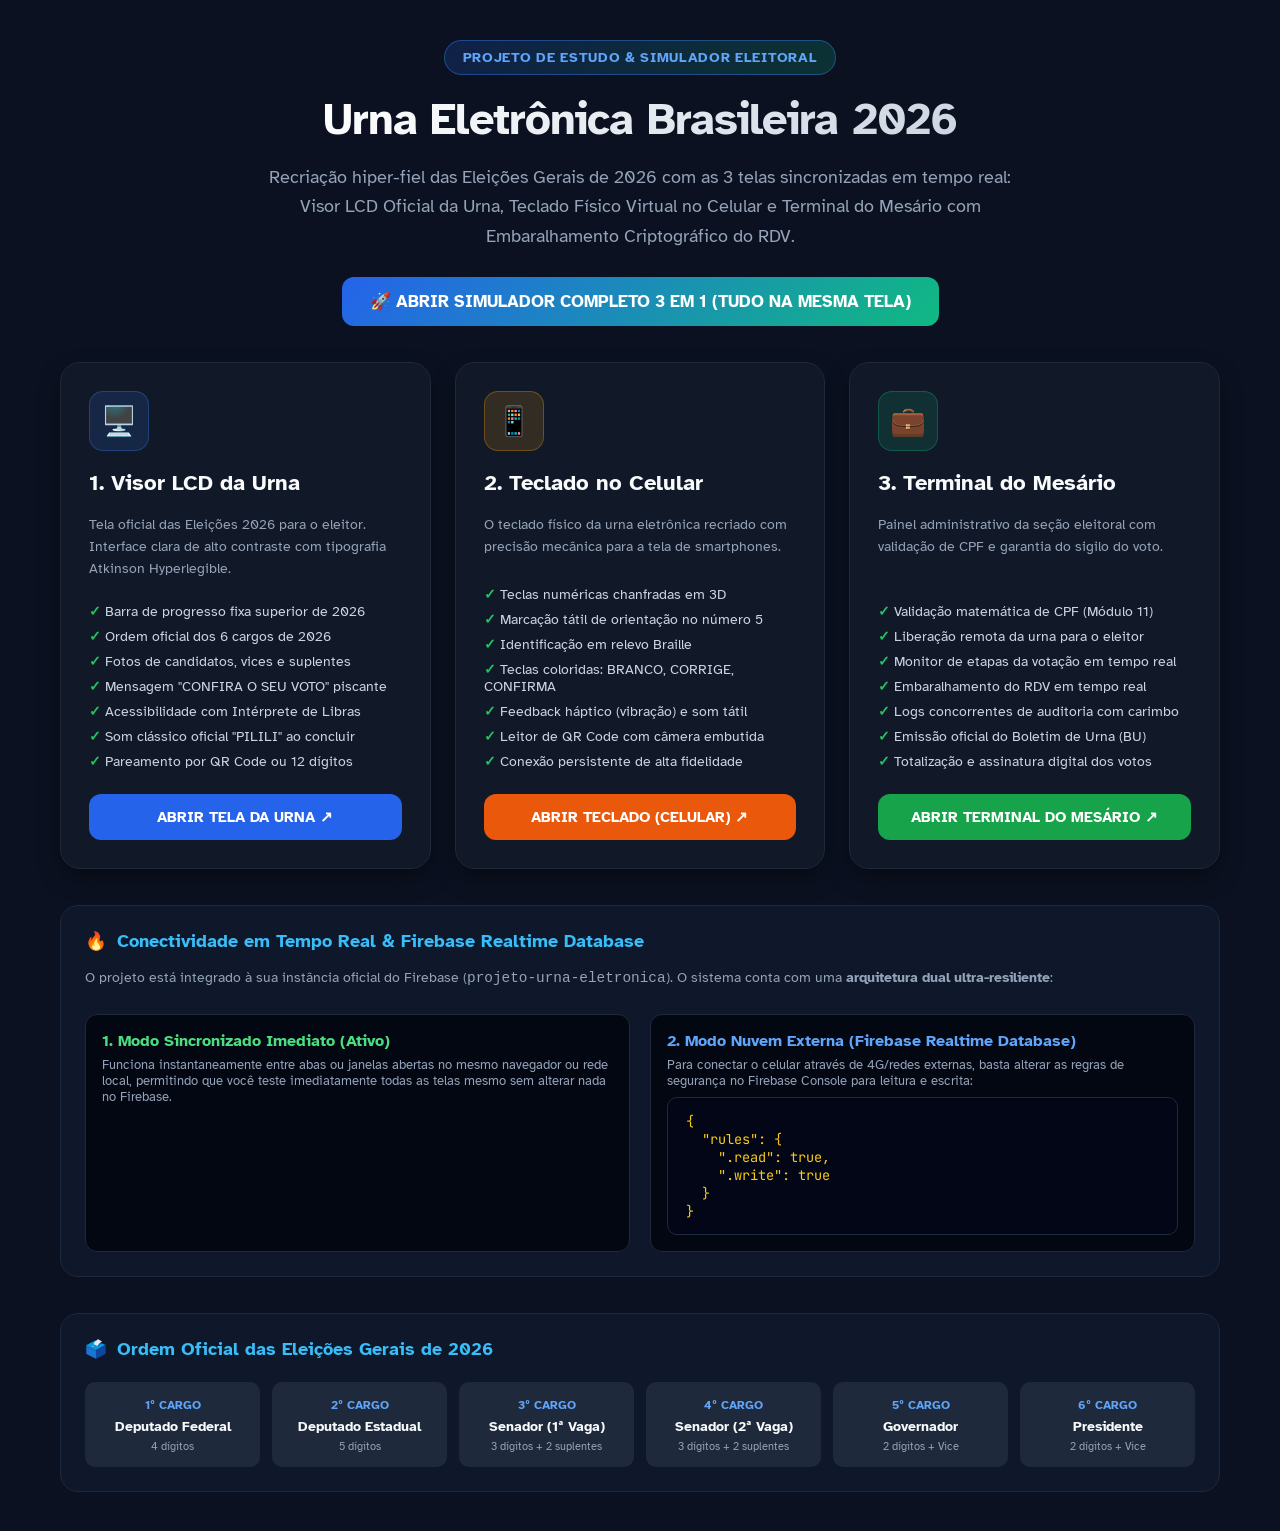
==== index.html @ 3652d018 "First Commit" ====
<!DOCTYPE html>
<html lang="pt-BR">
<head>
    <meta charset="UTF-8">
    <meta name="viewport" content="width=device-width, initial-scale=1.0">
    <title>Urna Eletrônica Brasileira 2026 — Simulador Oficial e Projeto de Estudo</title>
    <link rel="stylesheet" href="css/common.css">
    <style>
        .hub-container {
            max-width: 1200px;
            margin: 0 auto;
            padding: 40px 20px;
            display: flex;
            flex-direction: column;
            gap: 36px;
        }

        .hub-hero {
            text-align: center;
            display: flex;
            flex-direction: column;
            align-items: center;
            gap: 16px;
        }

        .hub-badge {
            background: linear-gradient(135deg, rgba(37, 99, 235, 0.2), rgba(16, 185, 129, 0.2));
            border: 1px solid rgba(59, 130, 246, 0.4);
            padding: 8px 18px;
            border-radius: 9999px;
            font-size: 0.85rem;
            font-weight: 700;
            color: #60a5fa;
            letter-spacing: 0.05em;
        }

        .hub-title {
            font-size: 2.8rem;
            font-weight: 900;
            background: linear-gradient(135deg, #ffffff 0%, #cbd5e1 100%);
            -webkit-background-clip: text;
            -webkit-text-fill-color: transparent;
            letter-spacing: -0.02em;
        }

        .hub-subtitle {
            font-size: 1.15rem;
            color: #94a3b8;
            max-width: 750px;
            line-height: 1.6;
        }

        /* Grid dos 3 Módulos */
        .cards-grid {
            display: grid;
            grid-template-columns: repeat(3, 1fr);
            gap: 24px;
        }

        @media (max-width: 900px) {
            .cards-grid {
                grid-template-columns: 1fr;
            }
        }

        .module-card {
            background: #111827;
            border: 1px solid #1f2937;
            border-radius: 20px;
            padding: 28px;
            display: flex;
            flex-direction: column;
            gap: 18px;
            transition: all 0.3s ease;
            position: relative;
            overflow: hidden;
            box-shadow: 0 10px 25px -5px rgba(0, 0, 0, 0.5);
        }

        .module-card:hover {
            transform: translateY(-6px);
            border-color: #3b82f6;
            box-shadow: 0 20px 35px -10px rgba(59, 130, 246, 0.3);
        }

        .module-icon-wrap {
            width: 60px;
            height: 60px;
            border-radius: 14px;
            display: flex;
            align-items: center;
            justify-content: center;
            font-size: 1.8rem;
        }

        .icon-urna { background: rgba(59, 130, 246, 0.15); border: 1px solid rgba(59, 130, 246, 0.3); }
        .icon-teclado { background: rgba(245, 158, 11, 0.15); border: 1px solid rgba(245, 158, 11, 0.3); }
        .icon-mesario { background: rgba(16, 185, 129, 0.15); border: 1px solid rgba(16, 185, 129, 0.3); }

        .module-card h3 {
            font-size: 1.35rem;
            font-weight: 800;
            color: #f8fafc;
        }

        .module-card p {
            font-size: 0.9rem;
            color: #94a3b8;
            line-height: 1.5;
            flex: 1;
        }

        .features-bullet-list {
            list-style: none;
            display: flex;
            flex-direction: column;
            gap: 8px;
            font-size: 0.85rem;
            color: #cbd5e1;
            margin: 6px 0;
        }

        .features-bullet-list li::before {
            content: "✓ ";
            color: #22c55e;
            font-weight: 800;
        }

        .btn-launch {
            display: flex;
            align-items: center;
            justify-content: center;
            gap: 10px;
            background: #2563eb;
            color: #ffffff;
            text-decoration: none;
            padding: 14px 20px;
            border-radius: 12px;
            font-weight: 800;
            font-size: 0.95rem;
            transition: all 0.2s ease;
        }

        .btn-launch:hover {
            background: #1d4ed8;
            transform: scale(1.02);
        }

        /* Painel Informativo sobre Firebase RTDB */
        .info-panel {
            background: #0f172a;
            border: 1px solid #1e293b;
            border-radius: 18px;
            padding: 24px;
            display: flex;
            flex-direction: column;
            gap: 14px;
        }

        .info-panel h4 {
            font-size: 1.1rem;
            color: #38bdf8;
            display: flex;
            align-items: center;
            gap: 10px;
        }

        .code-block {
            background: #020617;
            border: 1px solid #1e293b;
            border-radius: 10px;
            padding: 14px 18px;
            font-family: var(--font-mono);
            font-size: 0.85rem;
            color: #facc15;
            overflow-x: auto;
        }
    </style>
</head>
<body>

    <div class="hub-container">
        
        <!-- Header / Hero -->
        <header class="hub-hero">
            <div class="hub-badge">PROJETO DE ESTUDO & SIMULADOR ELEITORAL</div>
            <h1 class="hub-title">Urna Eletrônica Brasileira 2026</h1>
            <p class="hub-subtitle">
                Recriação hiper-fiel das Eleições Gerais de 2026 com as 3 telas sincronizadas em tempo real:
                Visor LCD Oficial da Urna, Teclado Físico Virtual no Celular e Terminal do Mesário com Embaralhamento Criptográfico do RDV.
            </p>
            <div style="margin-top: 10px;">
                <a href="simulador.html" class="btn-launch" style="background: linear-gradient(135deg, #2563eb, #10b981); padding: 14px 28px; font-size: 1.05rem;">
                    🚀 ABRIR SIMULADOR COMPLETO 3 EM 1 (TUDO NA MESMA TELA)
                </a>
            </div>
        </header>

        <!-- As 3 Telas do Sistema -->
        <div class="cards-grid">
            
            <!-- Card 1: Visor da Urna -->
            <div class="module-card">
                <div class="module-icon-wrap icon-urna">🖥️</div>
                <h3>1. Visor LCD da Urna</h3>
                <p>
                    Tela oficial das Eleições 2026 para o eleitor. Interface clara de alto contraste com tipografia Atkinson Hyperlegible.
                </p>
                <ul class="features-bullet-list">
                    <li>Barra de progresso fixa superior de 2026</li>
                    <li>Ordem oficial dos 6 cargos de 2026</li>
                    <li>Fotos de candidatos, vices e suplentes</li>
                    <li>Mensagem "CONFIRA O SEU VOTO" piscante</li>
                    <li>Acessibilidade com Intérprete de Libras</li>
                    <li>Som clássico oficial "PILILI" ao concluir</li>
                    <li>Pareamento por QR Code ou 12 dígitos</li>
                </ul>
                <a href="urna.html" target="_blank" class="btn-launch">
                    ABRIR TELA DA URNA ↗
                </a>
            </div>

            <!-- Card 2: Teclado no Celular -->
            <div class="module-card">
                <div class="module-icon-wrap icon-teclado">📱</div>
                <h3>2. Teclado no Celular</h3>
                <p>
                    O teclado físico da urna eletrônica recriado com precisão mecânica para a tela de smartphones.
                </p>
                <ul class="features-bullet-list">
                    <li>Teclas numéricas chanfradas em 3D</li>
                    <li>Marcação tátil de orientação no número 5</li>
                    <li>Identificação em relevo Braille</li>
                    <li>Teclas coloridas: BRANCO, CORRIGE, CONFIRMA</li>
                    <li>Feedback háptico (vibração) e som tátil</li>
                    <li>Leitor de QR Code com câmera embutida</li>
                    <li>Conexão persistente de alta fidelidade</li>
                </ul>
                <a href="teclado.html" target="_blank" class="btn-launch" style="background: #ea580c;">
                    ABRIR TECLADO (CELULAR) ↗
                </a>
            </div>

            <!-- Card 3: Terminal do Mesário -->
            <div class="module-card">
                <div class="module-icon-wrap icon-mesario">💼</div>
                <h3>3. Terminal do Mesário</h3>
                <p>
                    Painel administrativo da seção eleitoral com validação de CPF e garantia do sigilo do voto.
                </p>
                <ul class="features-bullet-list">
                    <li>Validação matemática de CPF (Módulo 11)</li>
                    <li>Liberação remota da urna para o eleitor</li>
                    <li>Monitor de etapas da votação em tempo real</li>
                    <li>Embaralhamento do RDV em tempo real</li>
                    <li>Logs concorrentes de auditoria com carimbo</li>
                    <li>Emissão oficial do Boletim de Urna (BU)</li>
                    <li>Totalização e assinatura digital dos votos</li>
                </ul>
                <a href="mesario.html" target="_blank" class="btn-launch" style="background: #16a34a;">
                    ABRIR TERMINAL DO MESÁRIO ↗
                </a>
            </div>

        </div>

        <!-- Instruções e Informações sobre o Firebase Realtime Database -->
        <section class="info-panel">
            <h4>
                <span>🔥</span> Conectividade em Tempo Real & Firebase Realtime Database
            </h4>
            <p style="font-size: 0.9rem; color: #94a3b8; line-height: 1.6;">
                O projeto está integrado à sua instância oficial do Firebase (<code>projeto-urna-eletronica</code>). O sistema conta com uma <strong>arquitetura dual ultra-resiliente</strong>:
            </p>
            <div style="display: grid; grid-template-columns: 1fr 1fr; gap: 20px; margin-top: 10px;">
                <div style="background: #030712; padding: 16px; border-radius: 12px; border: 1px solid #1f2937;">
                    <strong style="color: #4ade80;">1. Modo Sincronizado Imediato (Ativo)</strong>
                    <p style="font-size: 0.8rem; color: #94a3b8; margin-top: 6px;">
                        Funciona instantaneamente entre abas ou janelas abertas no mesmo navegador ou rede local, permitindo que você teste imediatamente todas as telas mesmo sem alterar nada no Firebase.
                    </p>
                </div>
                <div style="background: #030712; padding: 16px; border-radius: 12px; border: 1px solid #1f2937;">
                    <strong style="color: #60a5fa;">2. Modo Nuvem Externa (Firebase Realtime Database)</strong>
                    <p style="font-size: 0.8rem; color: #94a3b8; margin-top: 6px;">
                        Para conectar o celular através de 4G/redes externas, basta alterar as regras de segurança no Firebase Console para leitura e escrita:
                    </p>
                    <pre class="code-block" style="margin-top: 8px;">{
  "rules": {
    ".read": true,
    ".write": true
  }
}</pre>
                </div>
            </div>
        </section>

        <!-- Fluxo Oficial das Eleições 2026 -->
        <section class="info-panel">
            <h4>
                <span>🗳️</span> Ordem Oficial das Eleições Gerais de 2026
            </h4>
            <div style="display: grid; grid-template-columns: repeat(6, 1fr); gap: 12px; margin-top: 8px; text-align: center;">
                <div style="background: #1e293b; padding: 12px 8px; border-radius: 10px;">
                    <span style="font-size: 0.75rem; color: #60a5fa; font-weight: 800;">1º CARGO</span>
                    <p style="font-size: 0.85rem; font-weight: 700; margin-top: 4px;">Deputado Federal</p>
                    <span style="font-size: 0.7rem; color: #94a3b8;">4 dígitos</span>
                </div>
                <div style="background: #1e293b; padding: 12px 8px; border-radius: 10px;">
                    <span style="font-size: 0.75rem; color: #60a5fa; font-weight: 800;">2º CARGO</span>
                    <p style="font-size: 0.85rem; font-weight: 700; margin-top: 4px;">Deputado Estadual</p>
                    <span style="font-size: 0.7rem; color: #94a3b8;">5 dígitos</span>
                </div>
                <div style="background: #1e293b; padding: 12px 8px; border-radius: 10px;">
                    <span style="font-size: 0.75rem; color: #60a5fa; font-weight: 800;">3º CARGO</span>
                    <p style="font-size: 0.85rem; font-weight: 700; margin-top: 4px;">Senador (1ª Vaga)</p>
                    <span style="font-size: 0.7rem; color: #94a3b8;">3 dígitos + 2 suplentes</span>
                </div>
                <div style="background: #1e293b; padding: 12px 8px; border-radius: 10px;">
                    <span style="font-size: 0.75rem; color: #60a5fa; font-weight: 800;">4º CARGO</span>
                    <p style="font-size: 0.85rem; font-weight: 700; margin-top: 4px;">Senador (2ª Vaga)</p>
                    <span style="font-size: 0.7rem; color: #94a3b8;">3 dígitos + 2 suplentes</span>
                </div>
                <div style="background: #1e293b; padding: 12px 8px; border-radius: 10px;">
                    <span style="font-size: 0.75rem; color: #60a5fa; font-weight: 800;">5º CARGO</span>
                    <p style="font-size: 0.85rem; font-weight: 700; margin-top: 4px;">Governador</p>
                    <span style="font-size: 0.7rem; color: #94a3b8;">2 dígitos + Vice</span>
                </div>
                <div style="background: #1e293b; padding: 12px 8px; border-radius: 10px;">
                    <span style="font-size: 0.75rem; color: #60a5fa; font-weight: 800;">6º CARGO</span>
                    <p style="font-size: 0.85rem; font-weight: 700; margin-top: 4px;">Presidente</p>
                    <span style="font-size: 0.7rem; color: #94a3b8;">2 dígitos + Vice</span>
                </div>
            </div>
        </section>

    </div>

</body>
</html>
---- css/common.css ----
/* ==========================================================================
   URNA ELETRÔNICA BRASILEIRA 2026 - ESTILOS GLOBAIS E TIPOGRAFIA OFICIAL
   Tipografia: Atkinson Hyperlegible (Google Fonts)
   ========================================================================== */

@import url('https://fonts.googleapis.com/css2?family=Atkinson+Hyperlegible:ital,wght@0,400;0,700;1,400;1,700&family=JetBrains+Mono:wght@400;600;700&display=swap');

:root {
    /* Cores da Urna Eletrônica Oficial */
    --urna-bg: #eceae0;
    --urna-panel-bg: #f5f4ed;
    --urna-text-main: #111827;
    --urna-text-muted: #4b5563;
    --urna-border: #9ca3af;
    --urna-border-dark: #374151;

    /* Teclas da Urna */
    --key-numeric-bg: #1f2937;
    --key-numeric-text: #f9fafb;
    --key-branco-bg: #ffffff;
    --key-branco-text: #111827;
    --key-corrige-bg: #ea580c;
    --key-corrige-text: #ffffff;
    --key-confirma-bg: #16a34a;
    --key-confirma-text: #ffffff;

    /* Acentos e Status */
    --color-gold: #d97706;
    --color-green: #15803d;
    --color-red: #b91c1c;
    --color-blue: #1d4ed8;

    /* Tipografia */
    --font-official: 'Atkinson Hyperlegible', sans-serif;
    --font-mono: 'JetBrains Mono', monospace;
}

* {
    box-sizing: border-box;
    margin: 0;
    padding: 0;
    user-select: none;
    -webkit-user-select: none;
    -webkit-tap-highlight-color: transparent;
}

body {
    font-family: var(--font-official);
    background-color: #0b1120;
    color: #f8fafc;
    min-height: 100vh;
    overflow-x: hidden;
}

/* Utilitários */
.pulse-anim {
    animation: pulseGlow 1.5s infinite alternate;
}

@keyframes pulseGlow {
    from { opacity: 0.6; transform: scale(0.99); }
    to { opacity: 1; transform: scale(1); }
}

/* Efeito piscante do "CONFIRA O SEU VOTO" oficial */
.blink-text {
    animation: blinkAnimation 0.9s cubic-bezier(0.4, 0, 0.6, 1) infinite;
}

@keyframes blinkAnimation {
    0%, 100% { opacity: 1; }
    50% { opacity: 0; }
}

/* Badges e Tags */
.badge {
    display: inline-flex;
    align-items: center;
    gap: 6px;
    padding: 4px 10px;
    border-radius: 9999px;
    font-size: 0.75rem;
    font-weight: 700;
    text-transform: uppercase;
    letter-spacing: 0.05em;
}

.badge-success {
    background-color: rgba(34, 197, 94, 0.15);
    color: #4ade80;
    border: 1px solid rgba(34, 197, 94, 0.3);
}

.badge-warning {
    background-color: rgba(234, 179, 8, 0.15);
    color: #facc15;
    border: 1px solid rgba(234, 179, 8, 0.3);
}

.badge-info {
    background-color: rgba(59, 130, 246, 0.15);
    color: #60a5fa;
    border: 1px solid rgba(59, 130, 246, 0.3);
}

.badge-danger {
    background-color: rgba(239, 68, 68, 0.15);
    color: #f87171;
    border: 1px solid rgba(239, 68, 68, 0.3);
}
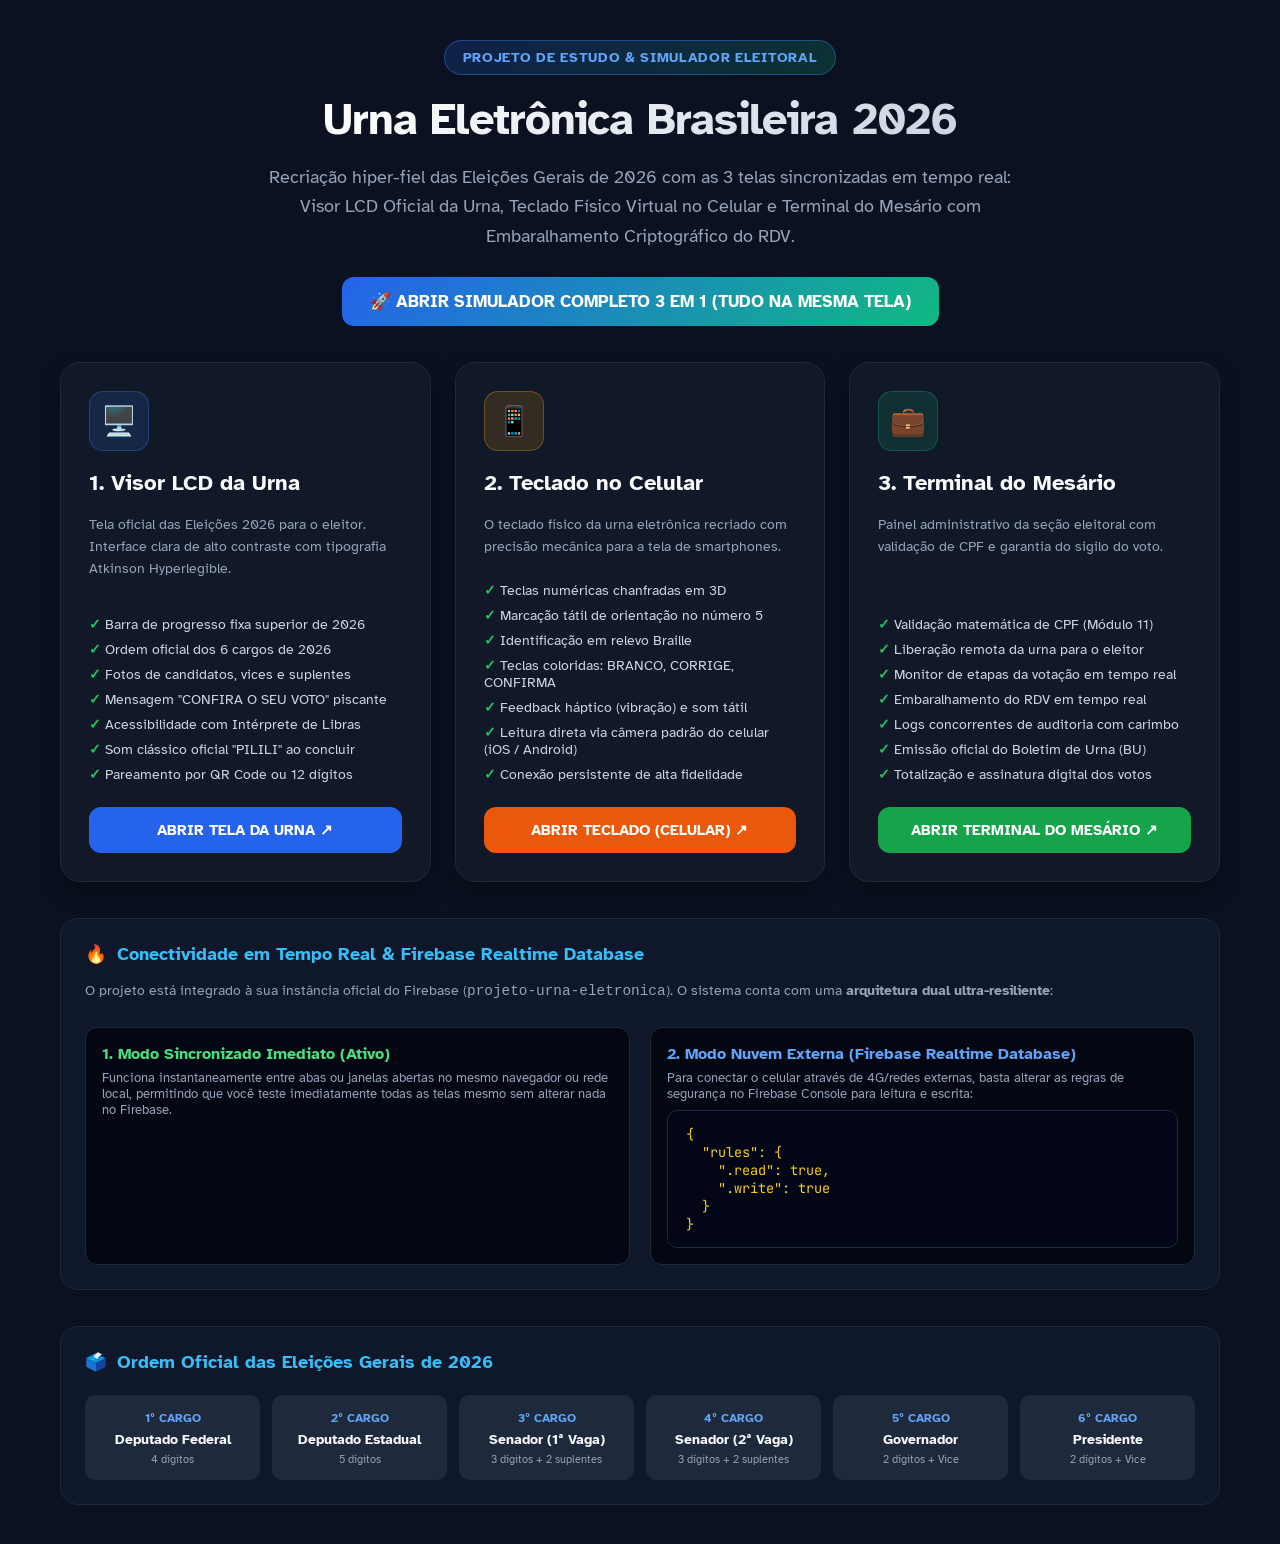
==== commit 10153436: "Update teclado" ====
--- a/index.html
+++ b/index.html
@@ -233,7 +233,7 @@
                     <li>Identificação em relevo Braille</li>
                     <li>Teclas coloridas: BRANCO, CORRIGE, CONFIRMA</li>
                     <li>Feedback háptico (vibração) e som tátil</li>
-                    <li>Leitor de QR Code com câmera embutida</li>
+                    <li>Leitura direta via câmera padrão do celular (iOS / Android)</li>
                     <li>Conexão persistente de alta fidelidade</li>
                 </ul>
                 <a href="teclado.html" target="_blank" class="btn-launch" style="background: #ea580c;">
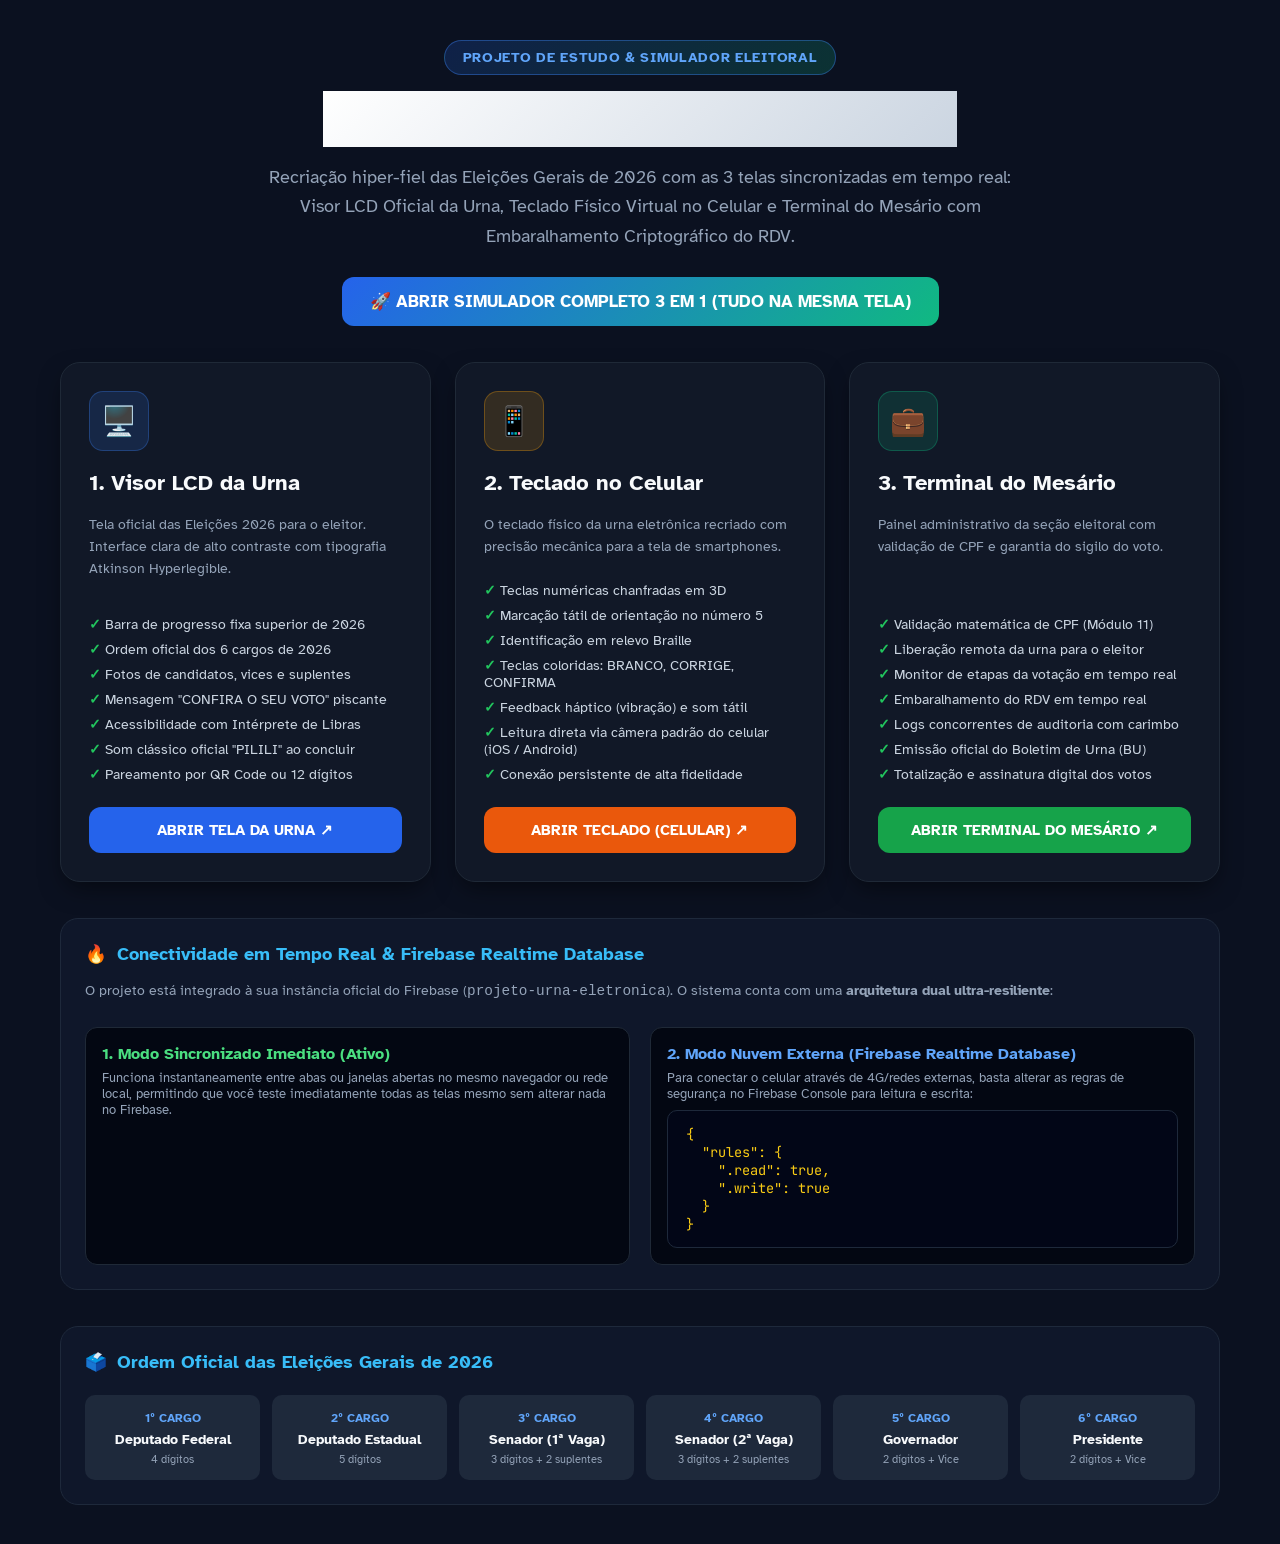
==== commit aef09fa4: "Teclado numerico" ====
--- a/index.html
+++ b/index.html
@@ -1,5 +1,6 @@
 <!DOCTYPE html>
 <html lang="pt-BR">
+
 <head>
     <meta charset="UTF-8">
     <meta name="viewport" content="width=device-width, initial-scale=1.0">
@@ -38,7 +39,6 @@
             font-size: 2.8rem;
             font-weight: 900;
             background: linear-gradient(135deg, #ffffff 0%, #cbd5e1 100%);
-            -webkit-background-clip: text;
             -webkit-text-fill-color: transparent;
             letter-spacing: -0.02em;
         }
@@ -93,9 +93,20 @@
             font-size: 1.8rem;
         }
 
-        .icon-urna { background: rgba(59, 130, 246, 0.15); border: 1px solid rgba(59, 130, 246, 0.3); }
-        .icon-teclado { background: rgba(245, 158, 11, 0.15); border: 1px solid rgba(245, 158, 11, 0.3); }
-        .icon-mesario { background: rgba(16, 185, 129, 0.15); border: 1px solid rgba(16, 185, 129, 0.3); }
+        .icon-urna {
+            background: rgba(59, 130, 246, 0.15);
+            border: 1px solid rgba(59, 130, 246, 0.3);
+        }
+
+        .icon-teclado {
+            background: rgba(245, 158, 11, 0.15);
+            border: 1px solid rgba(245, 158, 11, 0.3);
+        }
+
+        .icon-mesario {
+            background: rgba(16, 185, 129, 0.15);
+            border: 1px solid rgba(16, 185, 129, 0.3);
+        }
 
         .module-card h3 {
             font-size: 1.35rem;
@@ -177,20 +188,23 @@
         }
     </style>
 </head>
+
 <body>
 
     <div class="hub-container">
-        
+
         <!-- Header / Hero -->
         <header class="hub-hero">
             <div class="hub-badge">PROJETO DE ESTUDO & SIMULADOR ELEITORAL</div>
             <h1 class="hub-title">Urna Eletrônica Brasileira 2026</h1>
             <p class="hub-subtitle">
                 Recriação hiper-fiel das Eleições Gerais de 2026 com as 3 telas sincronizadas em tempo real:
-                Visor LCD Oficial da Urna, Teclado Físico Virtual no Celular e Terminal do Mesário com Embaralhamento Criptográfico do RDV.
+                Visor LCD Oficial da Urna, Teclado Físico Virtual no Celular e Terminal do Mesário com Embaralhamento
+                Criptográfico do RDV.
             </p>
             <div style="margin-top: 10px;">
-                <a href="simulador.html" class="btn-launch" style="background: linear-gradient(135deg, #2563eb, #10b981); padding: 14px 28px; font-size: 1.05rem;">
+                <a href="simulador.html" class="btn-launch"
+                    style="background: linear-gradient(135deg, #2563eb, #10b981); padding: 14px 28px; font-size: 1.05rem;">
                     🚀 ABRIR SIMULADOR COMPLETO 3 EM 1 (TUDO NA MESMA TELA)
                 </a>
             </div>
@@ -198,13 +212,14 @@
 
         <!-- As 3 Telas do Sistema -->
         <div class="cards-grid">
-            
+
             <!-- Card 1: Visor da Urna -->
             <div class="module-card">
                 <div class="module-icon-wrap icon-urna">🖥️</div>
                 <h3>1. Visor LCD da Urna</h3>
                 <p>
-                    Tela oficial das Eleições 2026 para o eleitor. Interface clara de alto contraste com tipografia Atkinson Hyperlegible.
+                    Tela oficial das Eleições 2026 para o eleitor. Interface clara de alto contraste com tipografia
+                    Atkinson Hyperlegible.
                 </p>
                 <ul class="features-bullet-list">
                     <li>Barra de progresso fixa superior de 2026</li>
@@ -270,19 +285,22 @@
                 <span>🔥</span> Conectividade em Tempo Real & Firebase Realtime Database
             </h4>
             <p style="font-size: 0.9rem; color: #94a3b8; line-height: 1.6;">
-                O projeto está integrado à sua instância oficial do Firebase (<code>projeto-urna-eletronica</code>). O sistema conta com uma <strong>arquitetura dual ultra-resiliente</strong>:
+                O projeto está integrado à sua instância oficial do Firebase (<code>projeto-urna-eletronica</code>). O
+                sistema conta com uma <strong>arquitetura dual ultra-resiliente</strong>:
             </p>
             <div style="display: grid; grid-template-columns: 1fr 1fr; gap: 20px; margin-top: 10px;">
                 <div style="background: #030712; padding: 16px; border-radius: 12px; border: 1px solid #1f2937;">
                     <strong style="color: #4ade80;">1. Modo Sincronizado Imediato (Ativo)</strong>
                     <p style="font-size: 0.8rem; color: #94a3b8; margin-top: 6px;">
-                        Funciona instantaneamente entre abas ou janelas abertas no mesmo navegador ou rede local, permitindo que você teste imediatamente todas as telas mesmo sem alterar nada no Firebase.
+                        Funciona instantaneamente entre abas ou janelas abertas no mesmo navegador ou rede local,
+                        permitindo que você teste imediatamente todas as telas mesmo sem alterar nada no Firebase.
                     </p>
                 </div>
                 <div style="background: #030712; padding: 16px; border-radius: 12px; border: 1px solid #1f2937;">
                     <strong style="color: #60a5fa;">2. Modo Nuvem Externa (Firebase Realtime Database)</strong>
                     <p style="font-size: 0.8rem; color: #94a3b8; margin-top: 6px;">
-                        Para conectar o celular através de 4G/redes externas, basta alterar as regras de segurança no Firebase Console para leitura e escrita:
+                        Para conectar o celular através de 4G/redes externas, basta alterar as regras de segurança no
+                        Firebase Console para leitura e escrita:
                     </p>
                     <pre class="code-block" style="margin-top: 8px;">{
   "rules": {
@@ -299,7 +317,8 @@
             <h4>
                 <span>🗳️</span> Ordem Oficial das Eleições Gerais de 2026
             </h4>
-            <div style="display: grid; grid-template-columns: repeat(6, 1fr); gap: 12px; margin-top: 8px; text-align: center;">
+            <div
+                style="display: grid; grid-template-columns: repeat(6, 1fr); gap: 12px; margin-top: 8px; text-align: center;">
                 <div style="background: #1e293b; padding: 12px 8px; border-radius: 10px;">
                     <span style="font-size: 0.75rem; color: #60a5fa; font-weight: 800;">1º CARGO</span>
                     <p style="font-size: 0.85rem; font-weight: 700; margin-top: 4px;">Deputado Federal</p>
@@ -336,4 +355,5 @@
     </div>
 
 </body>
-</html>
+
+</html>
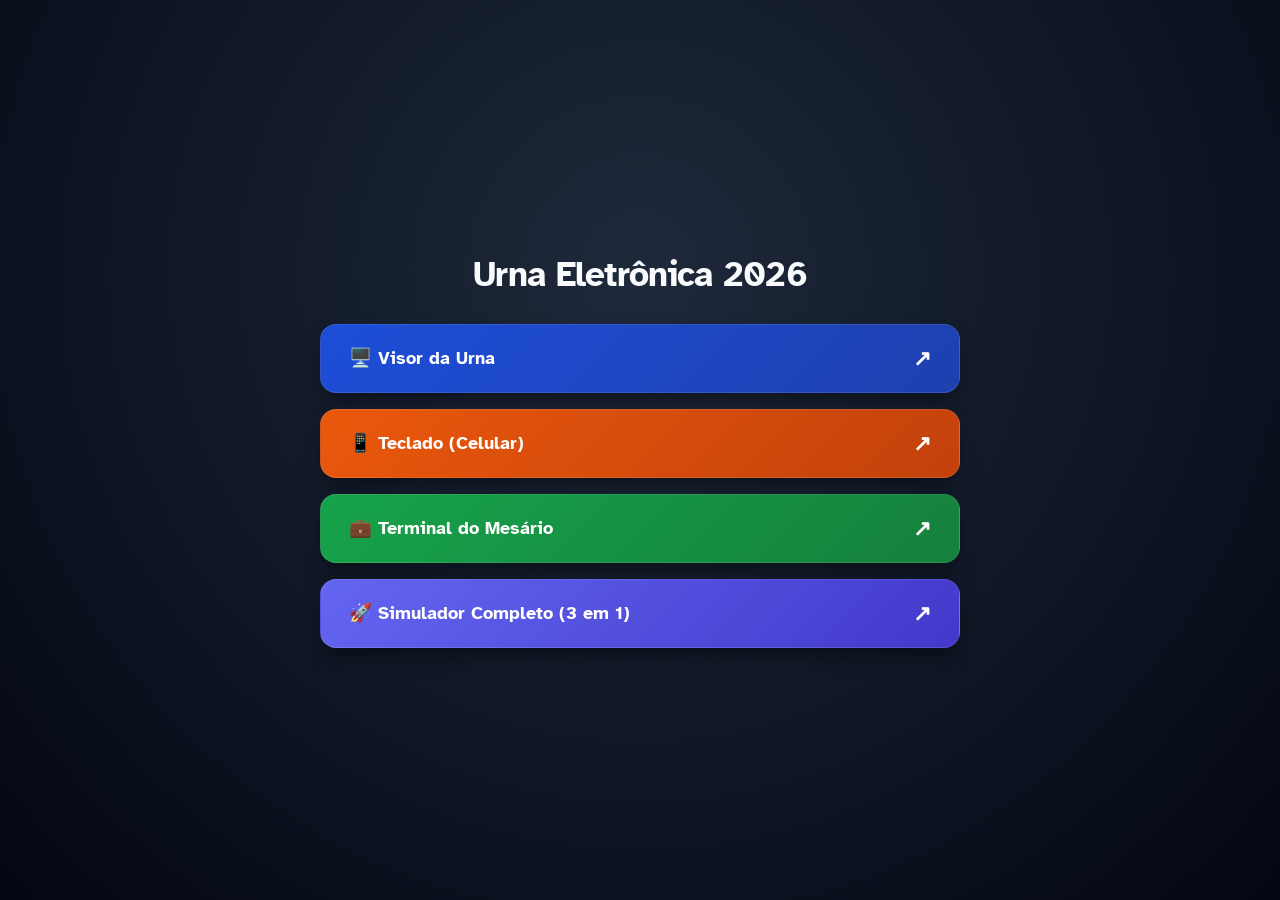
==== commit 74a64026: "New func" ====
--- a/index.html
+++ b/index.html
@@ -1,359 +1,113 @@
 <!DOCTYPE html>
 <html lang="pt-BR">
-
 <head>
     <meta charset="UTF-8">
     <meta name="viewport" content="width=device-width, initial-scale=1.0">
-    <title>Urna Eletrônica Brasileira 2026 — Simulador Oficial e Projeto de Estudo</title>
+    <title>Urna Eletrônica 2026</title>
     <link rel="stylesheet" href="css/common.css">
     <style>
-        .hub-container {
-            max-width: 1200px;
-            margin: 0 auto;
-            padding: 40px 20px;
+        body {
+            background: radial-gradient(circle at 50% 30%, #1e293b 0%, #030712 100%);
+            min-height: 100vh;
             display: flex;
-            flex-direction: column;
-            gap: 36px;
+            align-items: center;
+            justify-content: center;
+            padding: 24px;
+            font-family: var(--font-official);
         }
 
-        .hub-hero {
-            text-align: center;
+        .hub-box {
+            width: 100%;
+            max-width: 640px;
             display: flex;
             flex-direction: column;
             align-items: center;
+            gap: 28px;
+        }
+
+        .hub-title {
+            font-size: 2.2rem;
+            font-weight: 900;
+            color: #f8fafc;
+            text-align: center;
+            letter-spacing: -0.02em;
+        }
+
+        .buttons-list {
+            width: 100%;
+            display: flex;
+            flex-direction: column;
             gap: 16px;
         }
 
-        .hub-badge {
-            background: linear-gradient(135deg, rgba(37, 99, 235, 0.2), rgba(16, 185, 129, 0.2));
-            border: 1px solid rgba(59, 130, 246, 0.4);
-            padding: 8px 18px;
-            border-radius: 9999px;
-            font-size: 0.85rem;
-            font-weight: 700;
-            color: #60a5fa;
-            letter-spacing: 0.05em;
+        .btn-screen {
+            display: flex;
+            align-items: center;
+            justify-content: space-between;
+            padding: 20px 28px;
+            border-radius: 16px;
+            text-decoration: none;
+            font-size: 1.15rem;
+            font-weight: 800;
+            color: #ffffff;
+            transition: all 0.2s ease;
+            box-shadow: 0 10px 20px -5px rgba(0, 0, 0, 0.5);
+            border: 1px solid rgba(255, 255, 255, 0.1);
         }
 
-        .hub-title {
-            font-size: 2.8rem;
-            font-weight: 900;
-            background: linear-gradient(135deg, #ffffff 0%, #cbd5e1 100%);
-            -webkit-text-fill-color: transparent;
-            letter-spacing: -0.02em;
+        .btn-screen:hover {
+            transform: translateY(-3px) scale(1.01);
+            filter: brightness(1.1);
         }
 
-        .hub-subtitle {
-            font-size: 1.15rem;
-            color: #94a3b8;
-            max-width: 750px;
-            line-height: 1.6;
+        .btn-urna {
+            background: linear-gradient(135deg, #1d4ed8 0%, #1e40af 100%);
         }
 
-        /* Grid dos 3 Módulos */
-        .cards-grid {
-            display: grid;
-            grid-template-columns: repeat(3, 1fr);
-            gap: 24px;
+        .btn-teclado {
+            background: linear-gradient(135deg, #ea580c 0%, #c2410c 100%);
         }
 
-        @media (max-width: 900px) {
-            .cards-grid {
-                grid-template-columns: 1fr;
-            }
+        .btn-mesario {
+            background: linear-gradient(135deg, #16a34a 0%, #15803d 100%);
         }
 
-        .module-card {
-            background: #111827;
-            border: 1px solid #1f2937;
-            border-radius: 20px;
-            padding: 28px;
-            display: flex;
-            flex-direction: column;
-            gap: 18px;
-            transition: all 0.3s ease;
-            position: relative;
-            overflow: hidden;
-            box-shadow: 0 10px 25px -5px rgba(0, 0, 0, 0.5);
+        .btn-simulador {
+            background: linear-gradient(135deg, #6366f1 0%, #4338ca 100%);
         }
 
-        .module-card:hover {
-            transform: translateY(-6px);
-            border-color: #3b82f6;
-            box-shadow: 0 20px 35px -10px rgba(59, 130, 246, 0.3);
-        }
-
-        .module-icon-wrap {
-            width: 60px;
-            height: 60px;
-            border-radius: 14px;
-            display: flex;
-            align-items: center;
-            justify-content: center;
-            font-size: 1.8rem;
-        }
-
-        .icon-urna {
-            background: rgba(59, 130, 246, 0.15);
-            border: 1px solid rgba(59, 130, 246, 0.3);
-        }
-
-        .icon-teclado {
-            background: rgba(245, 158, 11, 0.15);
-            border: 1px solid rgba(245, 158, 11, 0.3);
-        }
-
-        .icon-mesario {
-            background: rgba(16, 185, 129, 0.15);
-            border: 1px solid rgba(16, 185, 129, 0.3);
-        }
-
-        .module-card h3 {
-            font-size: 1.35rem;
-            font-weight: 800;
-            color: #f8fafc;
-        }
-
-        .module-card p {
-            font-size: 0.9rem;
-            color: #94a3b8;
-            line-height: 1.5;
-            flex: 1;
-        }
-
-        .features-bullet-list {
-            list-style: none;
-            display: flex;
-            flex-direction: column;
-            gap: 8px;
-            font-size: 0.85rem;
-            color: #cbd5e1;
-            margin: 6px 0;
-        }
-
-        .features-bullet-list li::before {
-            content: "✓ ";
-            color: #22c55e;
-            font-weight: 800;
-        }
-
-        .btn-launch {
-            display: flex;
-            align-items: center;
-            justify-content: center;
-            gap: 10px;
-            background: #2563eb;
-            color: #ffffff;
-            text-decoration: none;
-            padding: 14px 20px;
-            border-radius: 12px;
-            font-weight: 800;
-            font-size: 0.95rem;
-            transition: all 0.2s ease;
-        }
-
-        .btn-launch:hover {
-            background: #1d4ed8;
-            transform: scale(1.02);
-        }
-
-        /* Painel Informativo sobre Firebase RTDB */
-        .info-panel {
-            background: #0f172a;
-            border: 1px solid #1e293b;
-            border-radius: 18px;
-            padding: 24px;
-            display: flex;
-            flex-direction: column;
-            gap: 14px;
-        }
-
-        .info-panel h4 {
-            font-size: 1.1rem;
-            color: #38bdf8;
-            display: flex;
-            align-items: center;
-            gap: 10px;
-        }
-
-        .code-block {
-            background: #020617;
-            border: 1px solid #1e293b;
-            border-radius: 10px;
-            padding: 14px 18px;
-            font-family: var(--font-mono);
-            font-size: 0.85rem;
-            color: #facc15;
-            overflow-x: auto;
+        .btn-screen span:last-child {
+            font-size: 1.4rem;
         }
     </style>
 </head>
-
 <body>
 
-    <div class="hub-container">
+    <main class="hub-box">
+        <h1 class="hub-title">Urna Eletrônica 2026</h1>
 
-        <!-- Header / Hero -->
-        <header class="hub-hero">
-            <div class="hub-badge">PROJETO DE ESTUDO & SIMULADOR ELEITORAL</div>
-            <h1 class="hub-title">Urna Eletrônica Brasileira 2026</h1>
-            <p class="hub-subtitle">
-                Recriação hiper-fiel das Eleições Gerais de 2026 com as 3 telas sincronizadas em tempo real:
-                Visor LCD Oficial da Urna, Teclado Físico Virtual no Celular e Terminal do Mesário com Embaralhamento
-                Criptográfico do RDV.
-            </p>
-            <div style="margin-top: 10px;">
-                <a href="simulador.html" class="btn-launch"
-                    style="background: linear-gradient(135deg, #2563eb, #10b981); padding: 14px 28px; font-size: 1.05rem;">
-                    🚀 ABRIR SIMULADOR COMPLETO 3 EM 1 (TUDO NA MESMA TELA)
-                </a>
-            </div>
-        </header>
+        <div class="buttons-list">
+            <a href="urna.html" target="_blank" class="btn-screen btn-urna">
+                <span>🖥️ Visor da Urna</span>
+                <span>↗</span>
+            </a>
 
-        <!-- As 3 Telas do Sistema -->
-        <div class="cards-grid">
+            <a href="teclado.html" target="_blank" class="btn-screen btn-teclado">
+                <span>📱 Teclado (Celular)</span>
+                <span>↗</span>
+            </a>
 
-            <!-- Card 1: Visor da Urna -->
-            <div class="module-card">
-                <div class="module-icon-wrap icon-urna">🖥️</div>
-                <h3>1. Visor LCD da Urna</h3>
-                <p>
-                    Tela oficial das Eleições 2026 para o eleitor. Interface clara de alto contraste com tipografia
-                    Atkinson Hyperlegible.
-                </p>
-                <ul class="features-bullet-list">
-                    <li>Barra de progresso fixa superior de 2026</li>
-                    <li>Ordem oficial dos 6 cargos de 2026</li>
-                    <li>Fotos de candidatos, vices e suplentes</li>
-                    <li>Mensagem "CONFIRA O SEU VOTO" piscante</li>
-                    <li>Acessibilidade com Intérprete de Libras</li>
-                    <li>Som clássico oficial "PILILI" ao concluir</li>
-                    <li>Pareamento por QR Code ou 12 dígitos</li>
-                </ul>
-                <a href="urna.html" target="_blank" class="btn-launch">
-                    ABRIR TELA DA URNA ↗
-                </a>
-            </div>
+            <a href="mesario.html" target="_blank" class="btn-screen btn-mesario">
+                <span>💼 Terminal do Mesário</span>
+                <span>↗</span>
+            </a>
 
-            <!-- Card 2: Teclado no Celular -->
-            <div class="module-card">
-                <div class="module-icon-wrap icon-teclado">📱</div>
-                <h3>2. Teclado no Celular</h3>
-                <p>
-                    O teclado físico da urna eletrônica recriado com precisão mecânica para a tela de smartphones.
-                </p>
-                <ul class="features-bullet-list">
-                    <li>Teclas numéricas chanfradas em 3D</li>
-                    <li>Marcação tátil de orientação no número 5</li>
-                    <li>Identificação em relevo Braille</li>
-                    <li>Teclas coloridas: BRANCO, CORRIGE, CONFIRMA</li>
-                    <li>Feedback háptico (vibração) e som tátil</li>
-                    <li>Leitura direta via câmera padrão do celular (iOS / Android)</li>
-                    <li>Conexão persistente de alta fidelidade</li>
-                </ul>
-                <a href="teclado.html" target="_blank" class="btn-launch" style="background: #ea580c;">
-                    ABRIR TECLADO (CELULAR) ↗
-                </a>
-            </div>
-
-            <!-- Card 3: Terminal do Mesário -->
-            <div class="module-card">
-                <div class="module-icon-wrap icon-mesario">💼</div>
-                <h3>3. Terminal do Mesário</h3>
-                <p>
-                    Painel administrativo da seção eleitoral com validação de CPF e garantia do sigilo do voto.
-                </p>
-                <ul class="features-bullet-list">
-                    <li>Validação matemática de CPF (Módulo 11)</li>
-                    <li>Liberação remota da urna para o eleitor</li>
-                    <li>Monitor de etapas da votação em tempo real</li>
-                    <li>Embaralhamento do RDV em tempo real</li>
-                    <li>Logs concorrentes de auditoria com carimbo</li>
-                    <li>Emissão oficial do Boletim de Urna (BU)</li>
-                    <li>Totalização e assinatura digital dos votos</li>
-                </ul>
-                <a href="mesario.html" target="_blank" class="btn-launch" style="background: #16a34a;">
-                    ABRIR TERMINAL DO MESÁRIO ↗
-                </a>
-            </div>
-
+            <a href="simulador.html" target="_blank" class="btn-screen btn-simulador">
+                <span>🚀 Simulador Completo (3 em 1)</span>
+                <span>↗</span>
+            </a>
         </div>
-
-        <!-- Instruções e Informações sobre o Firebase Realtime Database -->
-        <section class="info-panel">
-            <h4>
-                <span>🔥</span> Conectividade em Tempo Real & Firebase Realtime Database
-            </h4>
-            <p style="font-size: 0.9rem; color: #94a3b8; line-height: 1.6;">
-                O projeto está integrado à sua instância oficial do Firebase (<code>projeto-urna-eletronica</code>). O
-                sistema conta com uma <strong>arquitetura dual ultra-resiliente</strong>:
-            </p>
-            <div style="display: grid; grid-template-columns: 1fr 1fr; gap: 20px; margin-top: 10px;">
-                <div style="background: #030712; padding: 16px; border-radius: 12px; border: 1px solid #1f2937;">
-                    <strong style="color: #4ade80;">1. Modo Sincronizado Imediato (Ativo)</strong>
-                    <p style="font-size: 0.8rem; color: #94a3b8; margin-top: 6px;">
-                        Funciona instantaneamente entre abas ou janelas abertas no mesmo navegador ou rede local,
-                        permitindo que você teste imediatamente todas as telas mesmo sem alterar nada no Firebase.
-                    </p>
-                </div>
-                <div style="background: #030712; padding: 16px; border-radius: 12px; border: 1px solid #1f2937;">
-                    <strong style="color: #60a5fa;">2. Modo Nuvem Externa (Firebase Realtime Database)</strong>
-                    <p style="font-size: 0.8rem; color: #94a3b8; margin-top: 6px;">
-                        Para conectar o celular através de 4G/redes externas, basta alterar as regras de segurança no
-                        Firebase Console para leitura e escrita:
-                    </p>
-                    <pre class="code-block" style="margin-top: 8px;">{
-  "rules": {
-    ".read": true,
-    ".write": true
-  }
-}</pre>
-                </div>
-            </div>
-        </section>
-
-        <!-- Fluxo Oficial das Eleições 2026 -->
-        <section class="info-panel">
-            <h4>
-                <span>🗳️</span> Ordem Oficial das Eleições Gerais de 2026
-            </h4>
-            <div
-                style="display: grid; grid-template-columns: repeat(6, 1fr); gap: 12px; margin-top: 8px; text-align: center;">
-                <div style="background: #1e293b; padding: 12px 8px; border-radius: 10px;">
-                    <span style="font-size: 0.75rem; color: #60a5fa; font-weight: 800;">1º CARGO</span>
-                    <p style="font-size: 0.85rem; font-weight: 700; margin-top: 4px;">Deputado Federal</p>
-                    <span style="font-size: 0.7rem; color: #94a3b8;">4 dígitos</span>
-                </div>
-                <div style="background: #1e293b; padding: 12px 8px; border-radius: 10px;">
-                    <span style="font-size: 0.75rem; color: #60a5fa; font-weight: 800;">2º CARGO</span>
-                    <p style="font-size: 0.85rem; font-weight: 700; margin-top: 4px;">Deputado Estadual</p>
-                    <span style="font-size: 0.7rem; color: #94a3b8;">5 dígitos</span>
-                </div>
-                <div style="background: #1e293b; padding: 12px 8px; border-radius: 10px;">
-                    <span style="font-size: 0.75rem; color: #60a5fa; font-weight: 800;">3º CARGO</span>
-                    <p style="font-size: 0.85rem; font-weight: 700; margin-top: 4px;">Senador (1ª Vaga)</p>
-                    <span style="font-size: 0.7rem; color: #94a3b8;">3 dígitos + 2 suplentes</span>
-                </div>
-                <div style="background: #1e293b; padding: 12px 8px; border-radius: 10px;">
-                    <span style="font-size: 0.75rem; color: #60a5fa; font-weight: 800;">4º CARGO</span>
-                    <p style="font-size: 0.85rem; font-weight: 700; margin-top: 4px;">Senador (2ª Vaga)</p>
-                    <span style="font-size: 0.7rem; color: #94a3b8;">3 dígitos + 2 suplentes</span>
-                </div>
-                <div style="background: #1e293b; padding: 12px 8px; border-radius: 10px;">
-                    <span style="font-size: 0.75rem; color: #60a5fa; font-weight: 800;">5º CARGO</span>
-                    <p style="font-size: 0.85rem; font-weight: 700; margin-top: 4px;">Governador</p>
-                    <span style="font-size: 0.7rem; color: #94a3b8;">2 dígitos + Vice</span>
-                </div>
-                <div style="background: #1e293b; padding: 12px 8px; border-radius: 10px;">
-                    <span style="font-size: 0.75rem; color: #60a5fa; font-weight: 800;">6º CARGO</span>
-                    <p style="font-size: 0.85rem; font-weight: 700; margin-top: 4px;">Presidente</p>
-                    <span style="font-size: 0.7rem; color: #94a3b8;">2 dígitos + Vice</span>
-                </div>
-            </div>
-        </section>
-
-    </div>
+    </main>
 
 </body>
-
 </html>
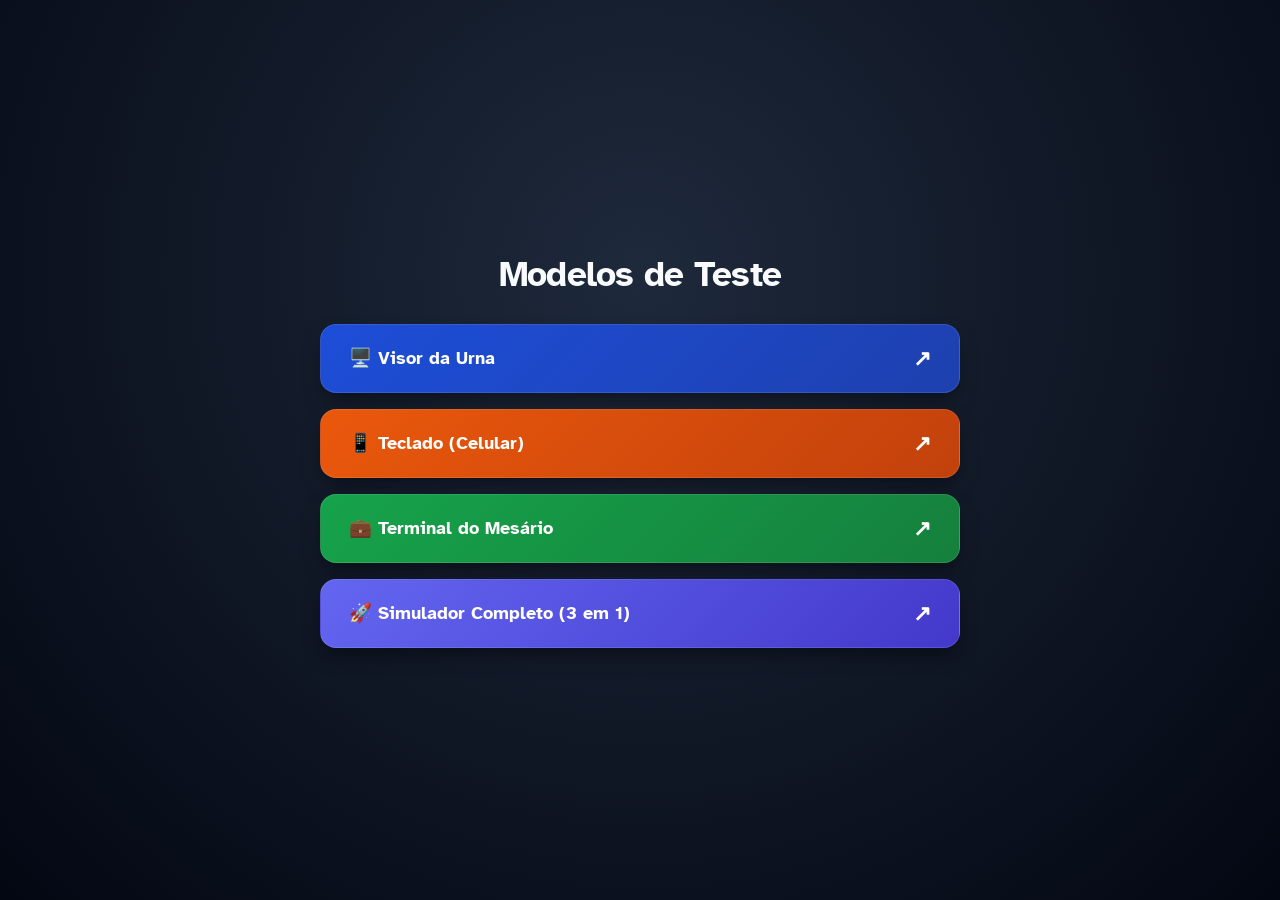
==== commit 1d29f472: "Refactor project for testing environment: update terminology, enhance user feedback, and adjust UI e" ====
--- a/index.html
+++ b/index.html
@@ -3,7 +3,7 @@
 <head>
     <meta charset="UTF-8">
     <meta name="viewport" content="width=device-width, initial-scale=1.0">
-    <title>Urna Eletrônica 2026</title>
+    <title>Simulador de Votação — Modelos de Teste</title>
     <link rel="stylesheet" href="css/common.css">
     <style>
         body {
@@ -84,7 +84,7 @@
 <body>
 
     <main class="hub-box">
-        <h1 class="hub-title">Urna Eletrônica 2026</h1>
+        <h1 class="hub-title">Modelos de Teste</h1>
 
         <div class="buttons-list">
             <a href="urna.html" target="_blank" class="btn-screen btn-urna">
--- a/css/common.css
+++ b/css/common.css
@@ -1,12 +1,12 @@
 /* ==========================================================================
-   URNA ELETRÔNICA BRASILEIRA 2026 - ESTILOS GLOBAIS E TIPOGRAFIA OFICIAL
+    SIMULADOR DE VOTAÇÃO - ESTILOS GLOBAIS
    Tipografia: Atkinson Hyperlegible (Google Fonts)
    ========================================================================== */
 
 @import url('https://fonts.googleapis.com/css2?family=Atkinson+Hyperlegible:ital,wght@0,400;0,700;1,400;1,700&family=JetBrains+Mono:wght@400;600;700&display=swap');
 
 :root {
-    /* Cores da Urna Eletrônica Oficial */
+    /* Cores da interface de teste */
     --urna-bg: #eceae0;
     --urna-panel-bg: #f5f4ed;
     --urna-text-main: #111827;
@@ -62,7 +62,7 @@
     to { opacity: 1; transform: scale(1); }
 }
 
-/* Efeito piscante do "CONFIRA O SEU VOTO" oficial */
+/* Efeito piscante da mensagem de conferência */
 .blink-text {
     animation: blinkAnimation 0.9s cubic-bezier(0.4, 0, 0.6, 1) infinite;
 }
